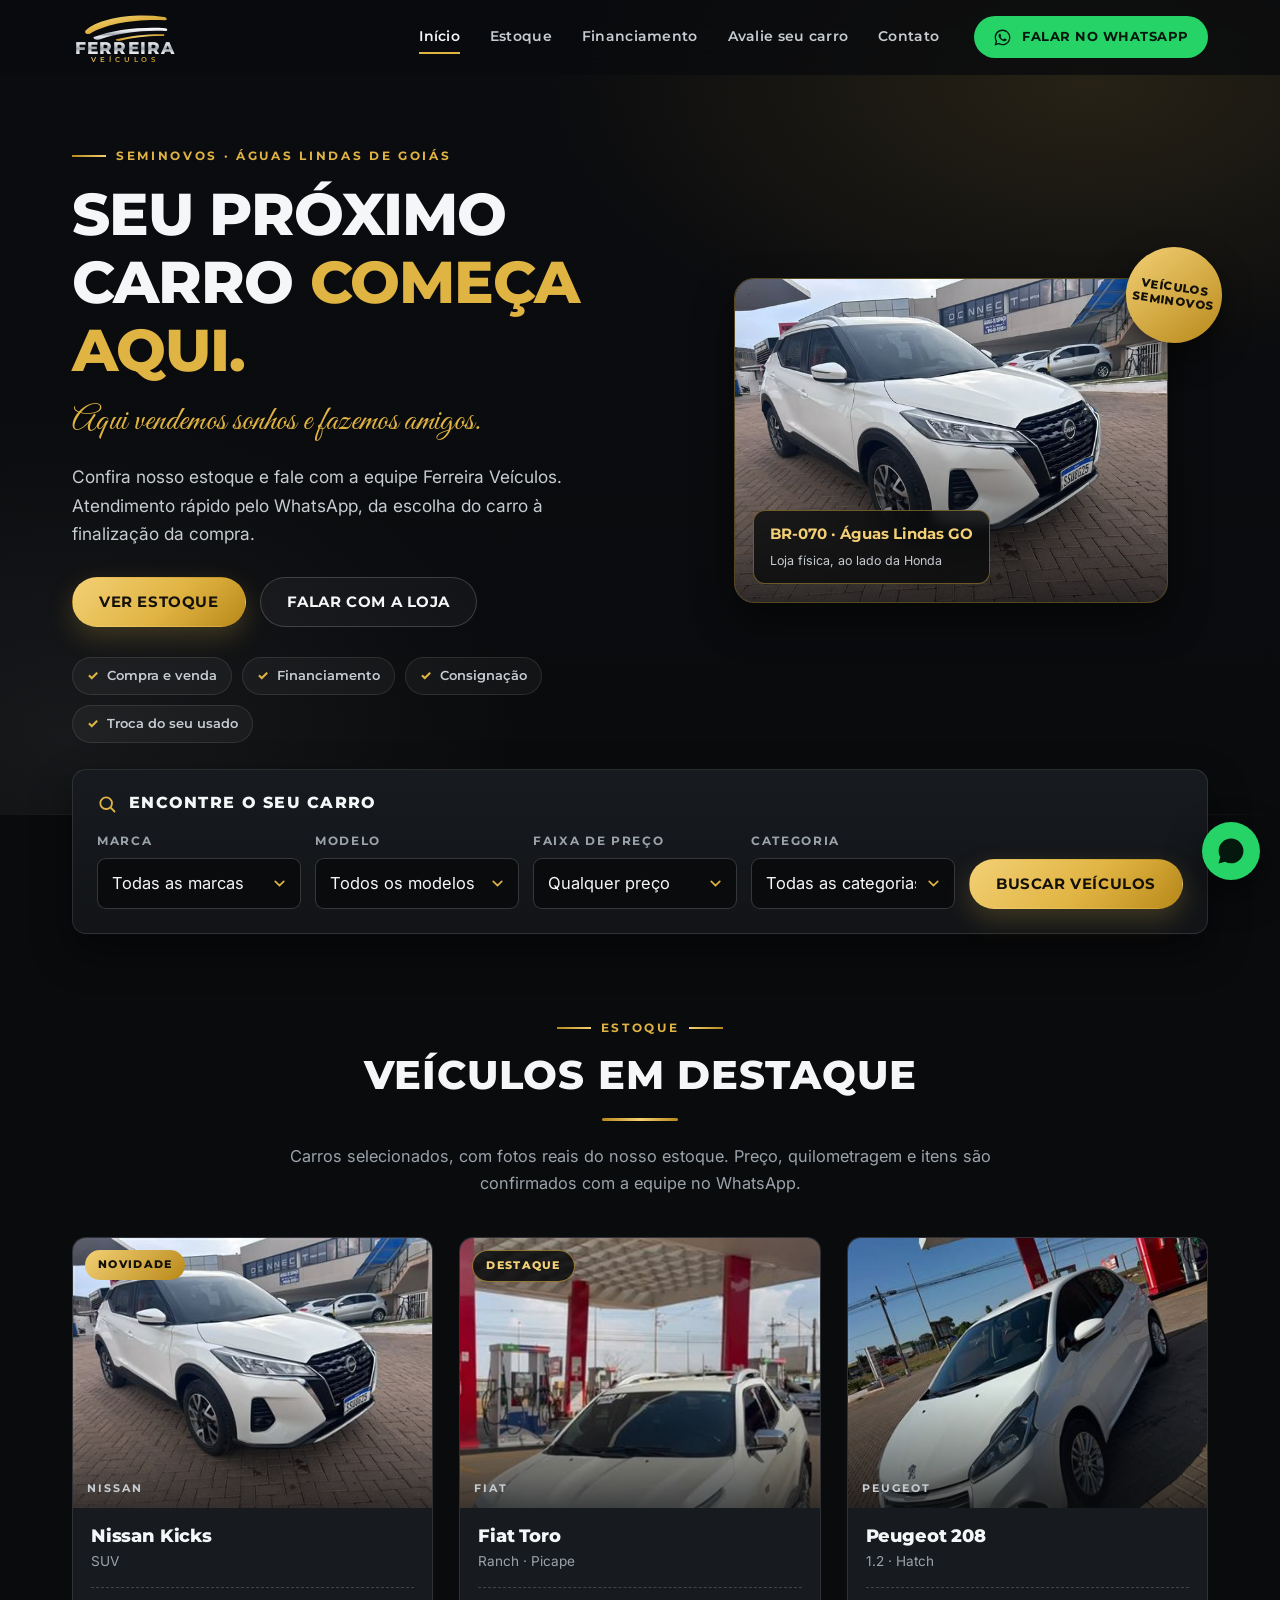
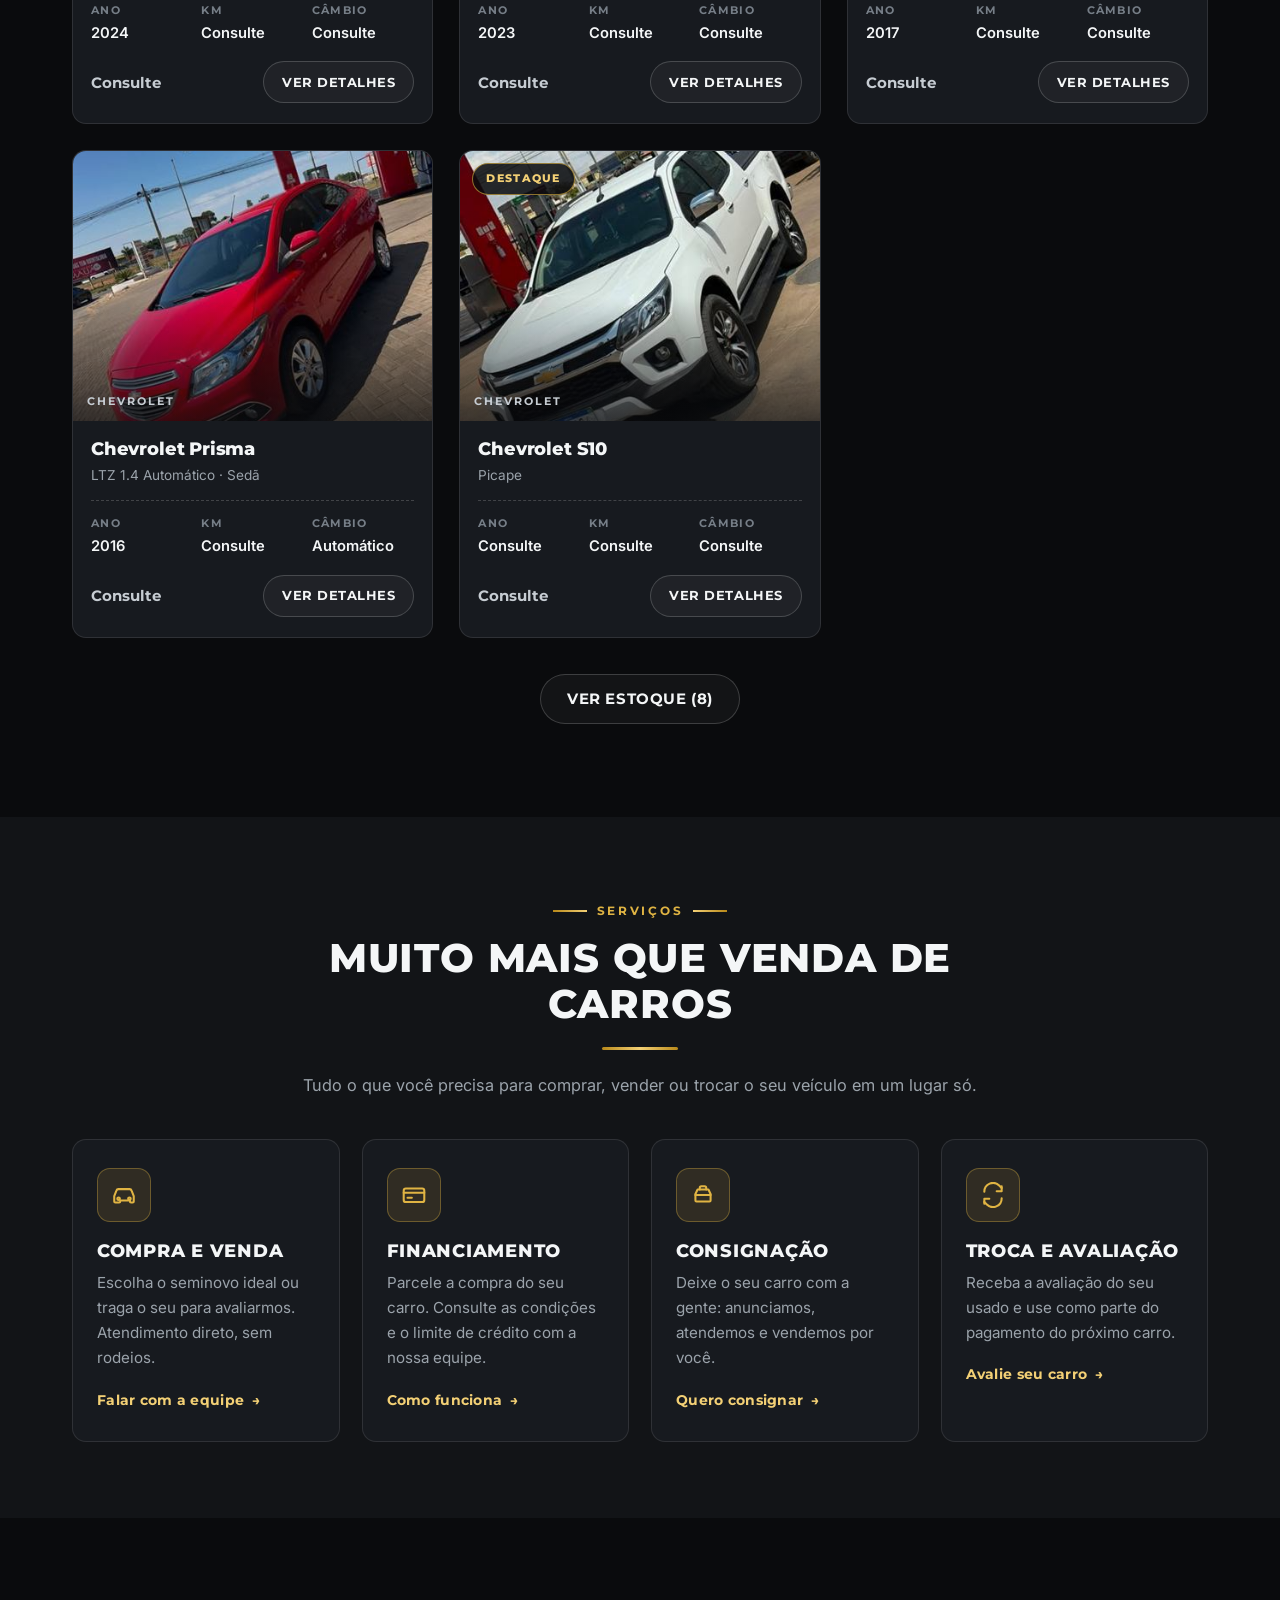
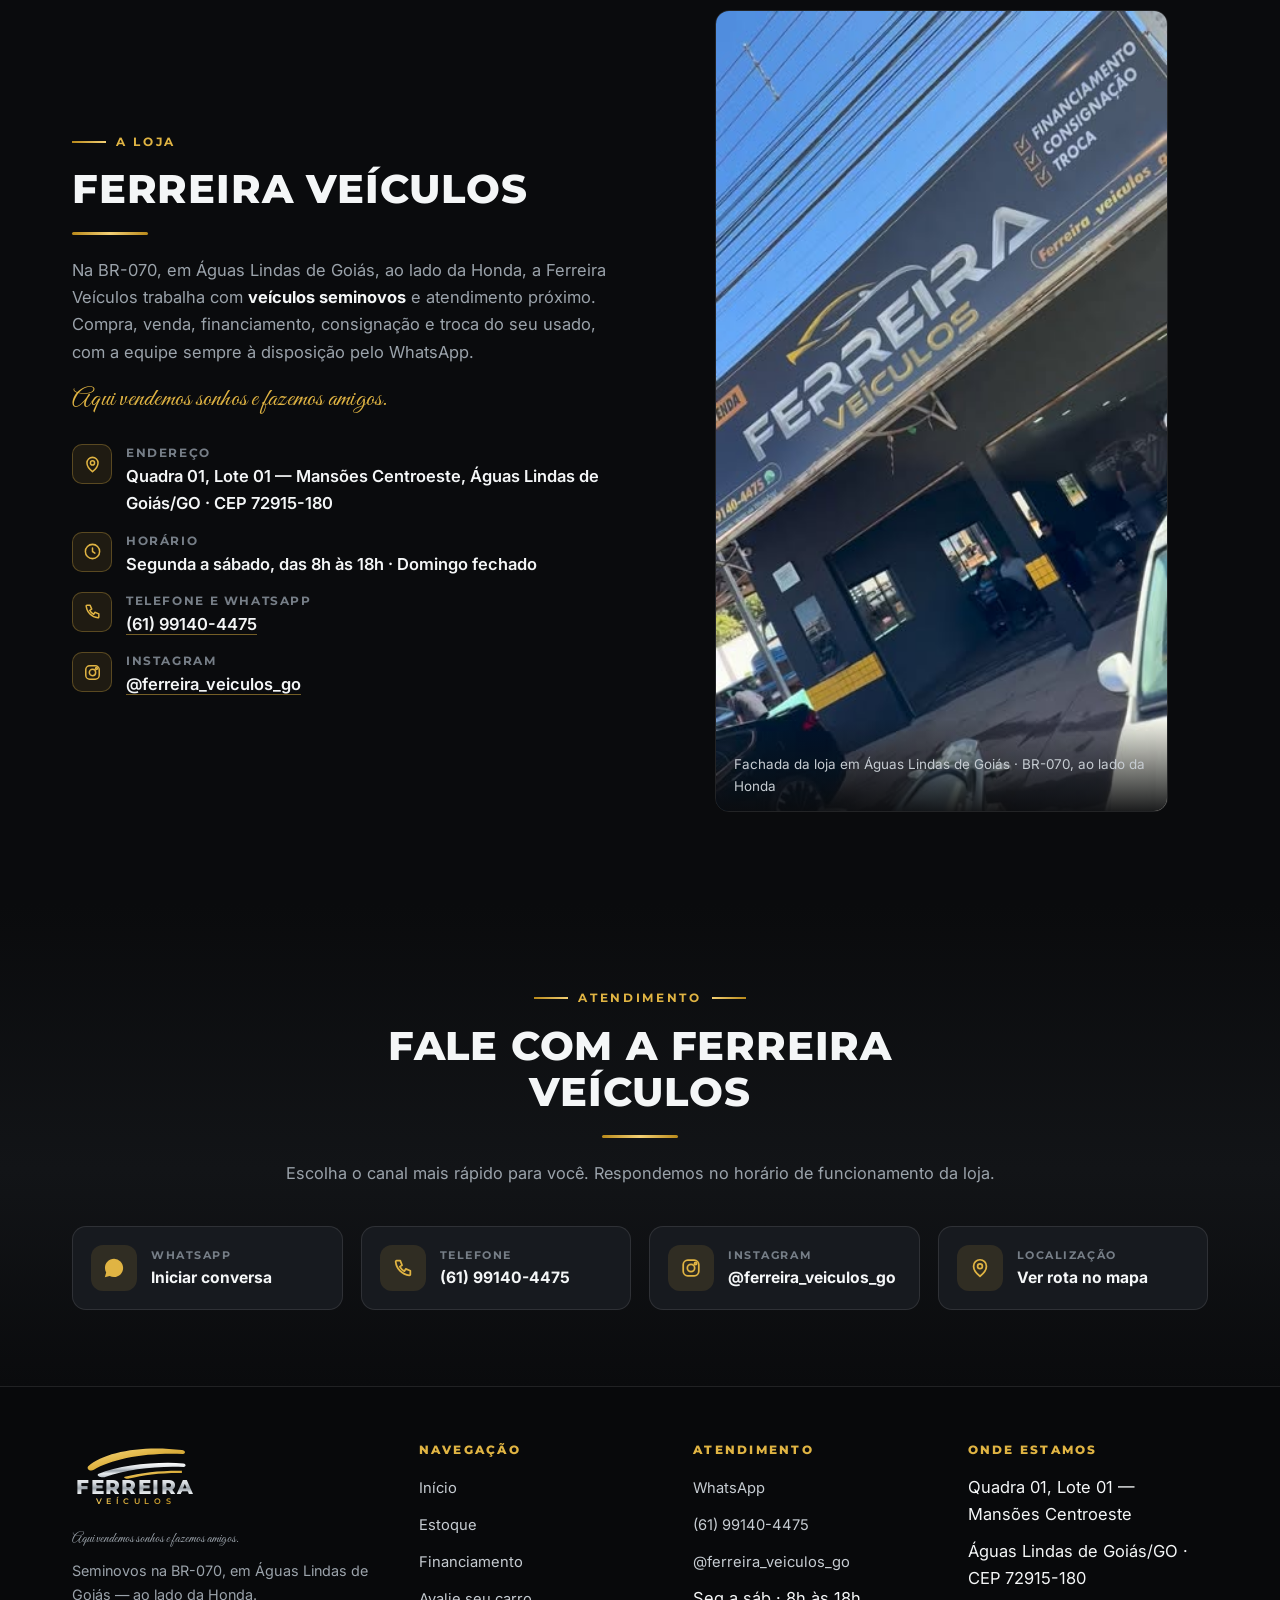
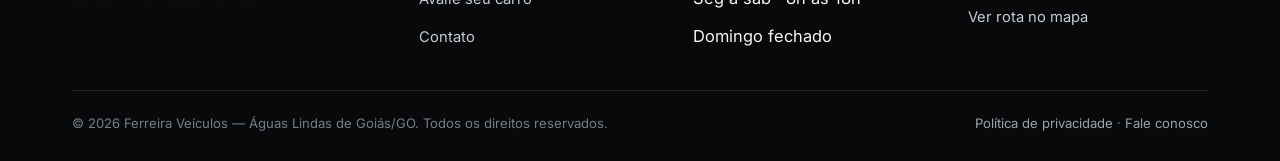
==== index.html @ c5614d42 "Site institucional da Ferreira Veiculos - estoque, detalhe de veiculos, WhatsApp, financiamento e av" ====
<!DOCTYPE html>
<html lang="pt-BR">
<head>
  <meta charset="utf-8">
  <meta name="viewport" content="width=device-width, initial-scale=1">
  <title>Ferreira Veículos | Seminovos em Águas Lindas de Goiás</title>
  <meta name="description" content="Seu próximo carro começa aqui. Confira os seminovos da Ferreira Veículos em Águas Lindas de Goiás, na BR-070, e fale com a equipe pelo WhatsApp.">
  <meta name="theme-color" content="#0A0B0D">
  <link rel="icon" href="img/favicon.svg" type="image/svg+xml">
  <meta property="og:type" content="website">
  <meta property="og:locale" content="pt_BR">
  <meta property="og:site_name" content="Ferreira Veículos">
  <meta property="og:title" content="Ferreira Veículos | Seminovos em Águas Lindas de Goiás">
  <meta property="og:description" content="Estoque de seminovos, financiamento, consignação e troca. Fale com a Ferreira Veículos pelo WhatsApp.">
  <meta property="og:image" content="img/veiculos/nissan-kicks-2024.jpg">
  <link rel="preconnect" href="https://fonts.googleapis.com">
  <link rel="preconnect" href="https://fonts.gstatic.com" crossorigin>
  <link href="https://fonts.googleapis.com/css2?family=Great+Vibes&family=Inter:wght@400;500;600&family=Montserrat:wght@600;700;800&display=swap" rel="stylesheet">
  <link rel="stylesheet" href="css/styles.css">
</head>
<body>
  <a class="skip-link" href="#conteudo">Pular para o conteúdo</a>

  <header class="site-header">
    <div class="container header-inner">
      <a class="logo" href="index.html" aria-label="Ferreira Veículos — início">
        <svg viewBox="0 0 360 176" xmlns="http://www.w3.org/2000/svg" role="img" aria-hidden="true" focusable="false">
          <defs>
            <linearGradient id="prata" x1="0" y1="0" x2="0" y2="1">
              <stop offset="0%" stop-color="#FFFFFF"/><stop offset="35%" stop-color="#D7DCE1"/>
              <stop offset="55%" stop-color="#9BA3AB"/><stop offset="75%" stop-color="#E8ECEF"/>
              <stop offset="100%" stop-color="#B9C0C7"/>
            </linearGradient>
            <linearGradient id="ouro" x1="0" y1="0" x2="1" y2="1">
              <stop offset="0%" stop-color="#F7DC86"/><stop offset="45%" stop-color="#E0B443"/>
              <stop offset="100%" stop-color="#B8891A"/>
            </linearGradient>
            <linearGradient id="ouroFina" x1="0" y1="0" x2="1" y2="0">
              <stop offset="0%" stop-color="#C99A22"/><stop offset="50%" stop-color="#F3D075"/>
              <stop offset="100%" stop-color="#C99A22"/>
            </linearGradient>
          </defs>
          <path fill="url(#ouro)" d="M46 66 C 92 24, 204 6, 312 20 C 322 21.5, 324 30, 315 31 C 214 26, 112 44, 62 76 C 52 82, 40 74, 46 66 Z"/>
          <path fill="url(#prata)" d="M74 88 C 138 62, 244 52, 316 58 C 324 58.7, 325 67, 317 68 C 246 64, 156 74, 96 96 C 86 100, 68 95, 74 88 Z"/>
          <path fill="url(#ouroFina)" d="M150 96 C 196 84, 258 78, 312 79 L 312 85 C 258 84, 204 90, 162 101 C 154 103, 144 99, 150 96 Z"/>
          <text x="180" y="146" text-anchor="middle" font-family="Montserrat, 'Arial Black', Arial, sans-serif" font-size="58" font-weight="800" letter-spacing="4" fill="url(#prata)">FERREIRA</text>
          <text x="180" y="172" text-anchor="middle" font-family="Montserrat, Arial, sans-serif" font-size="24" font-weight="600" letter-spacing="13" fill="url(#ouro)">VEÍCULOS</text>
        </svg>
      </a>

      <nav class="nav" aria-label="Navegação principal">
        <a href="index.html" class="ativo" aria-current="page">Início</a>
        <a href="estoque.html">Estoque</a>
        <a href="financiamento.html">Financiamento</a>
        <a href="avalie.html">Avalie seu carro</a>
        <a href="contato.html">Contato</a>
      </nav>

      <a class="btn btn-whats btn-sm header-acao" data-whats="geral" href="#">
        <svg viewBox="0 0 24 24" fill="currentColor" aria-hidden="true"><path d="M12.04 2C6.58 2 2.13 6.45 2.13 11.91c0 1.75.46 3.46 1.32 4.96L2 22l5.25-1.38a9.9 9.9 0 0 0 4.79 1.22h.01c5.46 0 9.91-4.45 9.91-9.91 0-2.65-1.03-5.14-2.9-7.01A9.82 9.82 0 0 0 12.04 2zm0 18.15c-1.48 0-2.93-.4-4.2-1.15l-.3-.18-3.12.82.83-3.04-.2-.31a8.21 8.21 0 0 1-1.26-4.38c0-4.54 3.7-8.23 8.25-8.23 2.2 0 4.27.86 5.83 2.41a8.19 8.19 0 0 1 2.41 5.83c0 4.54-3.7 8.23-8.24 8.23zm4.52-6.16c-.25-.12-1.47-.72-1.69-.81-.23-.08-.39-.12-.56.13-.16.24-.64.8-.78.97-.14.16-.29.18-.54.06-.25-.12-1.05-.39-1.99-1.23-.74-.66-1.23-1.47-1.38-1.72-.14-.25-.01-.38.11-.5.11-.11.25-.29.37-.43.13-.15.17-.25.25-.41.08-.17.04-.31-.02-.43-.06-.12-.56-1.34-.76-1.84-.2-.48-.4-.42-.56-.43h-.47c-.17 0-.43.06-.66.31-.22.25-.86.85-.86 2.07s.89 2.4 1.01 2.56c.12.17 1.75 2.67 4.23 3.74.59.26 1.05.41 1.41.52.59.19 1.13.16 1.56.1.48-.07 1.47-.6 1.68-1.18.21-.58.21-1.07.14-1.18-.06-.11-.22-.17-.47-.29z"/></svg>
        Falar no WhatsApp
      </a>

      <button class="menu-toggle" type="button" aria-expanded="false" aria-controls="menu-mobile" aria-label="Abrir o menu de navegação">
        <span></span>
      </button>
    </div>
  </header>

  <div class="mobile-nav" id="menu-mobile" data-aberto="false">
    <a href="index.html" aria-current="page">Início</a>
    <a href="estoque.html">Estoque</a>
    <a href="financiamento.html">Financiamento</a>
    <a href="avalie.html">Avalie seu carro</a>
    <a href="contato.html">Contato</a>
    <a class="btn btn-whats btn-block" data-whats="geral" href="#">Falar no WhatsApp</a>
  </div>

  <main id="conteudo">

    <!-- ============ Apresentação principal ============ -->
    <section class="hero">
      <div class="container hero-grid">
        <div class="hero-copy">
          <span class="eyebrow">Seminovos · Águas Lindas de Goiás</span>
          <h1>Seu próximo carro <span>começa aqui.</span></h1>
          <p class="script hero-script">Aqui vendemos sonhos e fazemos amigos.</p>
          <p class="hero-texto">Confira nosso estoque e fale com a equipe Ferreira Veículos. Atendimento rápido pelo WhatsApp, da escolha do carro à finalização da compra.</p>
          <div class="hero-acoes">
            <a class="btn btn-dourado" href="#busca">Ver estoque</a>
            <a class="btn btn-contorno" data-whats="geral" href="#">Falar com a loja</a>
          </div>
          <ul class="hero-confianca">
            <li>Compra e venda</li>
            <li>Financiamento</li>
            <li>Consignação</li>
            <li>Troca do seu usado</li>
          </ul>
        </div>

        <div class="hero-media">
          <div class="hero-selo">Veículos<br>seminovos</div>
          <figure class="hero-foto">
            <img src="img/veiculos/nissan-kicks-2024.jpg" alt="Nissan Kicks branco à venda na Ferreira Veículos, em Águas Lindas de Goiás" width="640" height="480" fetchpriority="high">
            <figcaption class="hero-etiqueta">
              <strong>BR-070 · Águas Lindas GO</strong>
              <span>Loja física, ao lado da Honda</span>
            </figcaption>
          </figure>
        </div>
      </div>
    </section>

    <!-- ============ Busca de veículos ============ -->
    <section class="busca" id="busca" aria-labelledby="titulo-busca">
      <div class="container">
        <form class="busca-card" id="form-busca">
          <h2 class="busca-titulo" id="titulo-busca">
            <svg viewBox="0 0 24 24" fill="none" stroke="currentColor" stroke-width="2.2" stroke-linecap="round" aria-hidden="true"><circle cx="11" cy="11" r="7"/><path d="M21 21l-4.3-4.3"/></svg>
            Encontre o seu carro
          </h2>
          <div class="busca-grid">
            <div class="campo">
              <label for="busca-marca">Marca</label>
              <select id="busca-marca" name="marca"></select>
            </div>
            <div class="campo">
              <label for="busca-modelo">Modelo</label>
              <select id="busca-modelo" name="modelo"></select>
            </div>
            <div class="campo">
              <label for="busca-preco">Faixa de preço</label>
              <select id="busca-preco" name="preco"></select>
            </div>
            <div class="campo">
              <label for="busca-categoria">Categoria</label>
              <select id="busca-categoria" name="categoria"></select>
            </div>
            <button class="btn btn-dourado" type="submit">Buscar veículos</button>
          </div>
        </form>
      </div>
    </section>

    <!-- ============ Veículos em destaque ============ -->
    <section class="secao" id="destaques" aria-labelledby="titulo-destaques">
      <div class="container">
        <div class="secao-head center reveal">
          <span class="eyebrow">Estoque</span>
          <h2 class="titulo-secao" id="titulo-destaques">Veículos em destaque</h2>
          <hr class="regua-dourada">
          <p class="sub-secao">Carros selecionados, com fotos reais do nosso estoque. Preço, quilometragem e itens são confirmados com a equipe no WhatsApp.</p>
        </div>

        <div class="grade-veiculos" id="grade-destaques"></div>

        <p style="text-align:center; margin-top:36px;">
          <a class="btn btn-contorno" href="estoque.html" id="ver-todos-estoque">Ver estoque</a>
        </p>
      </div>
    </section>

    <!-- ============ Serviços da loja ============ -->
    <section class="secao secao-fundo" id="servicos" aria-labelledby="titulo-servicos">
      <div class="container">
        <div class="secao-head center reveal">
          <span class="eyebrow">Serviços</span>
          <h2 class="titulo-secao" id="titulo-servicos">Muito mais que venda de carros</h2>
          <hr class="regua-dourada">
          <p class="sub-secao">Tudo o que você precisa para comprar, vender ou trocar o seu veículo em um lugar só.</p>
        </div>

        <div class="servicos">
          <article class="servico-card reveal">
            <div class="servico-icone">
              <svg viewBox="0 0 24 24" fill="none" stroke="currentColor" stroke-width="1.9" stroke-linecap="round" stroke-linejoin="round" aria-hidden="true"><path d="M3 13l2-5a2 2 0 0 1 1.9-1.4h10.2A2 2 0 0 1 19 8l2 5v5a1 1 0 0 1-1 1h-1.5a1 1 0 0 1-1-1v-1h-9v1a1 1 0 0 1-1 1H4a1 1 0 0 1-1-1z"/><circle cx="7" cy="15.5" r="1.2"/><circle cx="17" cy="15.5" r="1.2"/></svg>
            </div>
            <h3>Compra e venda</h3>
            <p>Escolha o seminovo ideal ou traga o seu para avaliarmos. Atendimento direto, sem rodeios.</p>
            <a class="link-dourado" data-whats="geral" href="#">Falar com a equipe</a>
          </article>

          <article class="servico-card reveal">
            <div class="servico-icone">
              <svg viewBox="0 0 24 24" fill="none" stroke="currentColor" stroke-width="1.9" stroke-linecap="round" stroke-linejoin="round" aria-hidden="true"><rect x="2.5" y="6" width="19" height="12.5" rx="2"/><path d="M2.5 10h19"/><path d="M6 14.5h4"/></svg>
            </div>
            <h3>Financiamento</h3>
            <p>Parcele a compra do seu carro. Consulte as condições e o limite de crédito com a nossa equipe.</p>
            <a class="link-dourado" href="financiamento.html">Como funciona</a>
          </article>

          <article class="servico-card reveal">
            <div class="servico-icone">
              <svg viewBox="0 0 24 24" fill="none" stroke="currentColor" stroke-width="1.9" stroke-linecap="round" stroke-linejoin="round" aria-hidden="true"><path d="M7 7h10l2 4v6a1 1 0 0 1-1 1H6a1 1 0 0 1-1-1v-6z"/><path d="M9 7V5.5A1.5 1.5 0 0 1 10.5 4h3A1.5 1.5 0 0 1 15 5.5V7"/><path d="M5 12h14"/></svg>
            </div>
            <h3>Consignação</h3>
            <p>Deixe o seu carro com a gente: anunciamos, atendemos e vendemos por você.</p>
            <a class="link-dourado" data-whats="geral" href="#">Quero consignar</a>
          </article>

          <article class="servico-card reveal">
            <div class="servico-icone">
              <svg viewBox="0 0 24 24" fill="none" stroke="currentColor" stroke-width="1.9" stroke-linecap="round" stroke-linejoin="round" aria-hidden="true"><path d="M4 9a8 8 0 0 1 13.7-5.7l2.3 2.3"/><path d="M20 15a8 8 0 0 1-13.7 5.7L4 18.4"/><path d="M20 4v4.6h-4.6M4 20v-4.6h4.6"/></svg>
            </div>
            <h3>Troca e avaliação</h3>
            <p>Receba a avaliação do seu usado e use como parte do pagamento do próximo carro.</p>
            <a class="link-dourado" href="avalie.html">Avalie seu carro</a>
          </article>
        </div>
      </div>
    </section>

    <!-- ============ Confiança e atendimento ============ -->
    <section class="secao" id="sobre" aria-labelledby="titulo-sobre">
      <div class="container sobre-grid">
        <div class="reveal">
          <span class="eyebrow">A loja</span>
          <h2 class="titulo-secao" id="titulo-sobre">Ferreira Veículos</h2>
          <hr class="regua-dourada">
          <p class="texto-suave">Na BR-070, em Águas Lindas de Goiás, ao lado da Honda, a Ferreira Veículos trabalha com <strong style="color:var(--branco)">veículos seminovos</strong> e atendimento próximo. Compra, venda, financiamento, consignação e troca do seu usado, com a equipe sempre à disposição pelo WhatsApp.</p>
          <p class="script" style="font-size:1.6rem;">Aqui vendemos sonhos e fazemos amigos.</p>

          <ul class="lista-info">
            <li>
              <span class="ic"><svg viewBox="0 0 24 24" fill="none" stroke="currentColor" stroke-width="1.9" stroke-linecap="round" stroke-linejoin="round" aria-hidden="true"><path d="M12 21s7-5.6 7-11a7 7 0 1 0-14 0c0 5.4 7 11 7 11z"/><circle cx="12" cy="10" r="2.6"/></svg></span>
              <span>
                <span class="rt">Endereço</span>
                <span class="vl">Quadra 01, Lote 01 — Mansões Centroeste, Águas Lindas de Goiás/GO · CEP 72915-180</span>
              </span>
            </li>
            <li>
              <span class="ic"><svg viewBox="0 0 24 24" fill="none" stroke="currentColor" stroke-width="1.9" stroke-linecap="round" stroke-linejoin="round" aria-hidden="true"><circle cx="12" cy="12" r="9"/><path d="M12 7.5V12l3 2"/></svg></span>
              <span>
                <span class="rt">Horário</span>
                <span class="vl">Segunda a sábado, das 8h às 18h · Domingo fechado</span>
              </span>
            </li>
            <li>
              <span class="ic"><svg viewBox="0 0 24 24" fill="none" stroke="currentColor" stroke-width="1.9" stroke-linecap="round" stroke-linejoin="round" aria-hidden="true"><path d="M5 4h4l2 5-2.5 1.5a12 12 0 0 0 5 5L15 13l5 2v4a1 1 0 0 1-1.1 1A16.5 16.5 0 0 1 4 5.1 1 1 0 0 1 5 4z"/></svg></span>
              <span>
                <span class="rt">Telefone e WhatsApp</span>
                <span class="vl"><a data-tel href="#">(61) 99140-4475</a></span>
              </span>
            </li>
            <li>
              <span class="ic"><svg viewBox="0 0 24 24" fill="none" stroke="currentColor" stroke-width="1.9" stroke-linecap="round" stroke-linejoin="round" aria-hidden="true"><rect x="3.5" y="3.5" width="17" height="17" rx="5"/><circle cx="12" cy="12" r="4"/><circle cx="17" cy="7" r="1.2"/></svg></span>
              <span>
                <span class="rt">Instagram</span>
                <span class="vl"><a data-instagram href="#">@ferreira_veiculos_go</a></span>
              </span>
            </li>
          </ul>
        </div>

        <figure class="sobre-foto reveal">
          <img src="img/loja/fachada.jpg" alt="Fachada da loja Ferreira Veículos, com os serviços de financiamento, consignação e troca" width="640" height="853" loading="lazy">
          <figcaption>Fachada da loja em Águas Lindas de Goiás · BR-070, ao lado da Honda</figcaption>
        </figure>
      </div>
    </section>

    <!-- ============ Atalhos de atendimento ============ -->
    <section class="secao secao-fundo-2" aria-labelledby="titulo-atendimento">
      <div class="container">
        <div class="secao-head center reveal">
          <span class="eyebrow">Atendimento</span>
          <h2 class="titulo-secao" id="titulo-atendimento">Fale com a Ferreira Veículos</h2>
          <hr class="regua-dourada">
          <p class="sub-secao">Escolha o canal mais rápido para você. Respondemos no horário de funcionamento da loja.</p>
        </div>

        <div class="canais">
          <a class="canal reveal" data-whats="geral" href="#">
            <span class="ic"><svg viewBox="0 0 24 24" fill="currentColor" aria-hidden="true"><path d="M12.04 2C6.58 2 2.13 6.45 2.13 11.91c0 1.75.46 3.46 1.32 4.96L2 22l5.25-1.38a9.9 9.9 0 0 0 4.79 1.22h.01c5.46 0 9.91-4.45 9.91-9.91 0-2.65-1.03-5.14-2.9-7.01A9.82 9.82 0 0 0 12.04 2zm4.52 12c-.25-.12-1.47-.72-1.69-.81-.23-.08-.39-.12-.56.13-.16.24-.64.8-.78.97-.14.16-.29.18-.54.06-.25-.12-1.05-.39-1.99-1.23-.74-.66-1.23-1.47-1.38-1.72-.14-.25-.01-.38.11-.5.11-.11.25-.29.37-.43.13-.15.17-.25.25-.41.08-.17.04-.31-.02-.43-.06-.12-.56-1.34-.76-1.84-.2-.48-.4-.42-.56-.43h-.47c-.17 0-.43.06-.66.31-.22.25-.86.85-.86 2.07s.89 2.4 1.01 2.56c.12.17 1.75 2.67 4.23 3.74.59.26 1.05.41 1.41.52.59.19 1.13.16 1.56.1.48-.07 1.47-.6 1.68-1.18.21-.58.21-1.07.14-1.18-.06-.11-.22-.17-.47-.29z"/></svg></span>
            <span><span class="rt">WhatsApp</span><span class="vl">Iniciar conversa</span></span>
          </a>

          <a class="canal reveal" data-tel href="#">
            <span class="ic"><svg viewBox="0 0 24 24" fill="none" stroke="currentColor" stroke-width="1.9" stroke-linecap="round" stroke-linejoin="round" aria-hidden="true"><path d="M5 4h4l2 5-2.5 1.5a12 12 0 0 0 5 5L15 13l5 2v4a1 1 0 0 1-1.1 1A16.5 16.5 0 0 1 4 5.1 1 1 0 0 1 5 4z"/></svg></span>
            <span><span class="rt">Telefone</span><span class="vl">(61) 99140-4475</span></span>
          </a>

          <a class="canal reveal" data-instagram href="#">
            <span class="ic"><svg viewBox="0 0 24 24" fill="none" stroke="currentColor" stroke-width="1.9" stroke-linecap="round" stroke-linejoin="round" aria-hidden="true"><rect x="3.5" y="3.5" width="17" height="17" rx="5"/><circle cx="12" cy="12" r="4"/><circle cx="17" cy="7" r="1.2"/></svg></span>
            <span><span class="rt">Instagram</span><span class="vl">@ferreira_veiculos_go</span></span>
          </a>

          <a class="canal reveal" data-mapa href="#">
            <span class="ic"><svg viewBox="0 0 24 24" fill="none" stroke="currentColor" stroke-width="1.9" stroke-linecap="round" stroke-linejoin="round" aria-hidden="true"><path d="M12 21s7-5.6 7-11a7 7 0 1 0-14 0c0 5.4 7 11 7 11z"/><circle cx="12" cy="10" r="2.6"/></svg></span>
            <span><span class="rt">Localização</span><span class="vl">Ver rota no mapa</span></span>
          </a>
        </div>
      </div>
    </section>

  </main>

  <!-- ============ Rodapé ============ -->
  <footer class="rodape">
    <div class="container">
      <div class="rodape-grid">
        <div>
          <a class="logo" href="index.html" aria-label="Ferreira Veículos — início">
            <svg viewBox="0 0 360 176" xmlns="http://www.w3.org/2000/svg" role="img" aria-hidden="true" focusable="false">
              <defs>
                <linearGradient id="prataR" x1="0" y1="0" x2="0" y2="1">
                  <stop offset="0%" stop-color="#FFFFFF"/><stop offset="35%" stop-color="#D7DCE1"/>
                  <stop offset="55%" stop-color="#9BA3AB"/><stop offset="75%" stop-color="#E8ECEF"/>
                  <stop offset="100%" stop-color="#B9C0C7"/>
                </linearGradient>
                <linearGradient id="ouroR" x1="0" y1="0" x2="1" y2="1">
                  <stop offset="0%" stop-color="#F7DC86"/><stop offset="45%" stop-color="#E0B443"/>
                  <stop offset="100%" stop-color="#B8891A"/>
                </linearGradient>
              </defs>
              <path fill="url(#ouroR)" d="M46 66 C 92 24, 204 6, 312 20 C 322 21.5, 324 30, 315 31 C 214 26, 112 44, 62 76 C 52 82, 40 74, 46 66 Z"/>
              <path fill="url(#prataR)" d="M74 88 C 138 62, 244 52, 316 58 C 324 58.7, 325 67, 317 68 C 246 64, 156 74, 96 96 C 86 100, 68 95, 74 88 Z"/>
              <path fill="url(#ouroR)" d="M150 96 C 196 84, 258 78, 312 79 L 312 85 C 258 84, 204 90, 162 101 C 154 103, 144 99, 150 96 Z"/>
              <text x="180" y="146" text-anchor="middle" font-family="Montserrat, 'Arial Black', Arial, sans-serif" font-size="58" font-weight="800" letter-spacing="4" fill="url(#prataR)">FERREIRA</text>
              <text x="180" y="172" text-anchor="middle" font-family="Montserrat, Arial, sans-serif" font-size="24" font-weight="600" letter-spacing="13" fill="url(#ouroR)">VEÍCULOS</text>
            </svg>
          </a>
          <p class="rodape-slogan">Aqui vendemos sonhos e fazemos amigos.</p>
          <p>Seminovos na BR-070, em Águas Lindas de Goiás — ao lado da Honda.</p>
        </div>

        <div>
          <h4>Navegação</h4>
          <ul>
            <li><a href="index.html">Início</a></li>
            <li><a href="estoque.html">Estoque</a></li>
            <li><a href="financiamento.html">Financiamento</a></li>
            <li><a href="avalie.html">Avalie seu carro</a></li>
            <li><a href="contato.html">Contato</a></li>
          </ul>
        </div>

        <div>
          <h4>Atendimento</h4>
          <ul>
            <li><a data-whats="geral" href="#">WhatsApp</a></li>
            <li><a data-tel href="#">(61) 99140-4475</a></li>
            <li><a data-instagram href="#">@ferreira_veiculos_go</a></li>
            <li>Seg a sáb · 8h às 18h</li>
            <li>Domingo fechado</li>
          </ul>
        </div>

        <div>
          <h4>Onde estamos</h4>
          <ul>
            <li>Quadra 01, Lote 01 — Mansões Centroeste</li>
            <li>Águas Lindas de Goiás/GO · CEP 72915-180</li>
            <li><a data-mapa href="#">Ver rota no mapa</a></li>
          </ul>
        </div>
      </div>

      <div class="rodape-legal">
        <span>© <span data-ano>2026</span> Ferreira Veículos — Águas Lindas de Goiás/GO. Todos os direitos reservados.</span>
        <span><a href="privacidade.html">Política de privacidade</a> · <a href="contato.html">Fale conosco</a></span>
      </div>
    </div>
  </footer>

  <a class="whats-flutuante" data-whats="geral" href="#" aria-label="Falar com a Ferreira Veículos no WhatsApp">
    <span class="dica" aria-hidden="true">Fale com a gente</span>
    <svg viewBox="0 0 24 24" fill="currentColor" aria-hidden="true"><path d="M12.04 2C6.58 2 2.13 6.45 2.13 11.91c0 1.75.46 3.46 1.32 4.96L2 22l5.25-1.38a9.9 9.9 0 0 0 4.79 1.22h.01c5.46 0 9.91-4.45 9.91-9.91 0-2.65-1.03-5.14-2.9-7.01A9.82 9.82 0 0 0 12.04 2zm4.52 12c-.25-.12-1.47-.72-1.69-.81-.23-.08-.39-.12-.56.13-.16.24-.64.8-.78.97-.14.16-.29.18-.54.06-.25-.12-1.05-.39-1.99-1.23-.74-.66-1.23-1.47-1.38-1.72-.14-.25-.01-.38.11-.5.11-.11.25-.29.37-.43.13-.15.17-.25.25-.41.08-.17.04-.31-.02-.43-.06-.12-.56-1.34-.76-1.84-.2-.48-.4-.42-.56-.43h-.47c-.17 0-.43.06-.66.31-.22.25-.86.85-.86 2.07s.89 2.4 1.01 2.56c.12.17 1.75 2.67 4.23 3.74.59.26 1.05.41 1.41.52.59.19 1.13.16 1.56.1.48-.07 1.47-.6 1.68-1.18.21-.58.21-1.07.14-1.18-.06-.11-.22-.17-.47-.29z"/></svg>
  </a>

  <script src="js/dados.js"></script>
  <script src="js/main.js"></script>
  <script src="js/busca.js"></script>
</body>
</html>
---- css/styles.css ----
/* ==========================================================================
   Ferreira Veículos — identidade e layout responsivo
   Fundo grafite/preto · destaque dourado · prata e branco como apoio
   ========================================================================== */

:root {
  --preto: #0A0B0D;
  --grafite: #121417;
  --grafite-2: #171A1F;
  --grafite-3: #1E222A;
  --linha: rgba(255, 255, 255, .10);
  --linha-forte: rgba(255, 255, 255, .18);

  --branco: #F4F6F7;
  --prata: #C6CCD2;
  --cinza: #9BA3AB;
  --cinza-2: #767E87;

  --dourado: #E0B443;
  --dourado-claro: #F3D075;
  --dourado-escuro: #B8891A;
  --verde: #25D366;
  --verde-escuro: #128C4A;

  --fonte: 'Inter', system-ui, -apple-system, 'Segoe UI', Roboto, Arial, sans-serif;
  --fonte-titulo: 'Montserrat', 'Inter', system-ui, Arial, sans-serif;
  --fonte-script: 'Great Vibes', cursive;

  --raio: 14px;
  --raio-pequeno: 9px;
  --container: 1180px;
  --header-h: 74px;
  --sombra: 0 18px 40px rgba(0, 0, 0, .45);
}

/* ---------- Reset ---------- */
*, *::before, *::after { box-sizing: border-box; }
html { scroll-behavior: smooth; -webkit-text-size-adjust: 100%; }
body {
  margin: 0;
  background: var(--preto);
  color: var(--branco);
  font-family: var(--fonte);
  font-size: 16.5px;
  line-height: 1.65;
  -webkit-font-smoothing: antialiased;
  overflow-x: hidden;
}
img, svg { max-width: 100%; display: block; }
a { color: inherit; }
button, input, select, textarea { font: inherit; color: inherit; }

h1, h2, h3, h4 {
  font-family: var(--fonte-titulo);
  line-height: 1.15;
  margin: 0 0 .5em;
  font-weight: 800;
  letter-spacing: -.01em;
}
p { margin: 0 0 1em; }

:focus-visible {
  outline: 3px solid var(--dourado);
  outline-offset: 3px;
  border-radius: 4px;
}

.sr-only, .skip-link {
  position: absolute; width: 1px; height: 1px; padding: 0; margin: -1px;
  overflow: hidden; clip: rect(0 0 0 0); white-space: nowrap; border: 0;
}
.skip-link:focus {
  position: fixed; top: 10px; left: 10px; width: auto; height: auto;
  clip: auto; margin: 0; padding: 10px 18px; background: var(--dourado);
  color: #10110D; font-weight: 700; border-radius: 8px; z-index: 200;
}

/* ---------- Utilitários ---------- */
.container { width: 100%; max-width: var(--container); margin: 0 auto; padding: 0 22px; }
.secao { padding: 76px 0; }
.secao-fundo { background: var(--grafite); }
.secao-fundo-2 { background: linear-gradient(180deg, var(--preto), var(--grafite) 55%, var(--preto)); }

.secao-head { max-width: 720px; margin-bottom: 40px; }
.secao-head.center { margin-left: auto; margin-right: auto; text-align: center; }
.eyebrow {
  display: inline-flex; align-items: center; gap: 10px;
  font-family: var(--fonte-titulo); font-size: .76rem; font-weight: 700;
  letter-spacing: .22em; text-transform: uppercase; color: var(--dourado);
  margin-bottom: 14px;
}
.eyebrow::before {
  content: ""; width: 34px; height: 2px; background: linear-gradient(90deg, var(--dourado-escuro), var(--dourado-claro));
}
.secao-head.center .eyebrow::after {
  content: ""; width: 34px; height: 2px; background: linear-gradient(90deg, var(--dourado-claro), var(--dourado-escuro));
}
h2.titulo-secao { font-size: clamp(1.7rem, 3.4vw, 2.5rem); text-transform: uppercase; letter-spacing: .02em; }
.sub-secao { color: var(--cinza); font-size: 1.02rem; margin: 0; }
.texto-suave { color: var(--cinza); }
.script {
  font-family: var(--fonte-script); font-weight: 400; color: var(--dourado);
  letter-spacing: .01em; line-height: 1.4;
}
.regua-dourada {
  width: 76px; height: 3px; border: 0; border-radius: 3px; margin: 18px 0 22px;
  background: linear-gradient(90deg, var(--dourado-escuro), var(--dourado-claro), var(--dourado-escuro));
}
.center .regua-dourada, .regua-centro { margin-left: auto; margin-right: auto; }

/* ---------- Botões ---------- */
.btn {
  display: inline-flex; align-items: center; justify-content: center; gap: 10px;
  min-height: 48px; padding: 12px 26px; border: 1px solid transparent;
  border-radius: 999px; font-family: var(--fonte-titulo); font-weight: 700;
  font-size: .93rem; letter-spacing: .04em; text-transform: uppercase;
  text-decoration: none; cursor: pointer; transition: .25s ease;
}
.btn svg { width: 19px; height: 19px; flex: none; }
.btn-dourado { background: linear-gradient(135deg, var(--dourado-claro), var(--dourado) 55%, var(--dourado-escuro)); color: #14110A; box-shadow: 0 10px 26px rgba(224, 180, 67, .22); }
.btn-dourado:hover { transform: translateY(-2px); box-shadow: 0 16px 34px rgba(224, 180, 67, .32); }
.btn-contorno { border-color: var(--linha-forte); color: var(--branco); background: rgba(255, 255, 255, .04); }
.btn-contorno:hover { border-color: var(--dourado); color: var(--dourado-claro); transform: translateY(-2px); }
.btn-whats { background: var(--verde); color: #04180D; }
.btn-whats:hover { background: #2FE877; transform: translateY(-2px); box-shadow: 0 14px 30px rgba(37, 211, 102, .25); }
.btn-sm { min-height: 42px; padding: 9px 18px; font-size: .82rem; }
.btn-block { width: 100%; }

.link-dourado {
  display: inline-flex; align-items: center; gap: 8px;
  color: var(--dourado-claro); font-family: var(--fonte-titulo); font-weight: 700;
  font-size: .9rem; text-decoration: none; letter-spacing: .02em;
}
.link-dourado::after { content: "→"; transition: transform .25s; }
.link-dourado:hover::after { transform: translateX(5px); }

/* ---------- Cabeçalho ---------- */
.site-header {
  position: fixed; inset: 0 0 auto; z-index: 120;
  background: rgba(10, 11, 13, .78); backdrop-filter: blur(14px);
  border-bottom: 1px solid transparent; transition: .3s ease;
}
.site-header.rolado { background: rgba(10, 11, 13, .96); border-bottom-color: var(--linha); box-shadow: 0 10px 30px rgba(0, 0, 0, .5); }
.header-inner { display: flex; align-items: center; gap: 22px; height: var(--header-h); }
.logo { display: inline-flex; align-items: center; text-decoration: none; flex: none; }
.logo svg { height: 52px; width: auto; }
.nav { display: flex; align-items: center; gap: 4px; margin-left: auto; }
.nav a {
  position: relative; padding: 10px 13px; text-decoration: none; color: var(--prata);
  font-family: var(--fonte-titulo); font-size: .88rem; font-weight: 600; letter-spacing: .02em;
  border-radius: 8px; transition: .2s;
}
.nav a::after {
  content: ""; position: absolute; left: 13px; right: 13px; bottom: 5px; height: 2px;
  background: var(--dourado); transform: scaleX(0); transform-origin: left; transition: .25s;
}
.nav a:hover, .nav a.ativo { color: var(--branco); }
.nav a:hover::after, .nav a.ativo::after { transform: scaleX(1); }
.header-acao { flex: none; }
.menu-toggle {
  display: none; width: 46px; height: 46px; border: 1px solid var(--linha-forte);
  background: rgba(255, 255, 255, .05); border-radius: 10px; cursor: pointer;
  align-items: center; justify-content: center; margin-left: auto;
}
.menu-toggle span { display: block; width: 20px; height: 2px; background: var(--branco); position: relative; transition: .25s; }
.menu-toggle span::before, .menu-toggle span::after {
  content: ""; position: absolute; left: 0; width: 20px; height: 2px; background: var(--branco); transition: .25s;
}
.menu-toggle span::before { top: -6px; }
.menu-toggle span::after { top: 6px; }
.menu-toggle[aria-expanded="true"] span { background: transparent; }
.menu-toggle[aria-expanded="true"] span::before { top: 0; transform: rotate(45deg); }
.menu-toggle[aria-expanded="true"] span::after { top: 0; transform: rotate(-45deg); }

.mobile-nav {
  display: none; position: fixed; top: var(--header-h); left: 0; right: 0; z-index: 119;
  background: var(--grafite); border-bottom: 1px solid var(--linha);
  padding: 14px 22px 24px; box-shadow: var(--sombra);
}
.mobile-nav[data-aberto="true"] { display: block; }
.mobile-nav a {
  display: block; padding: 14px 6px; text-decoration: none; color: var(--branco);
  font-family: var(--fonte-titulo); font-weight: 600; border-bottom: 1px solid var(--linha);
}
.mobile-nav a:last-of-type { border-bottom: 0; }
.mobile-nav .btn { margin-top: 16px; }

/* ---------- Hero ---------- */
.hero {
  position: relative; padding: calc(var(--header-h) + 64px) 0 72px;
  background:
    radial-gradient(900px 480px at 85% 10%, rgba(224, 180, 67, .13), transparent 60%),
    radial-gradient(700px 500px at 5% 90%, rgba(198, 204, 210, .07), transparent 65%),
    linear-gradient(180deg, #0B0C0F, var(--preto));
  overflow: hidden;
}
.hero::after {
  content: ""; position: absolute; left: 0; right: 0; bottom: 0; height: 1px;
  background: linear-gradient(90deg, transparent, rgba(224, 180, 67, .5), transparent);
}
.hero-grid { display: grid; grid-template-columns: 1.05fr .95fr; gap: 54px; align-items: center; }
.hero h1 {
  font-size: clamp(2.2rem, 5.2vw, 3.7rem); text-transform: uppercase; letter-spacing: -.015em;
  margin-bottom: 14px;
}
.hero h1 span { color: var(--dourado); }
.hero-script { font-size: clamp(1.5rem, 3vw, 2.1rem); margin-bottom: 18px; }
.hero-texto { color: var(--prata); font-size: 1.08rem; max-width: 520px; margin-bottom: 28px; }
.hero-acoes { display: flex; flex-wrap: wrap; gap: 14px; margin-bottom: 30px; }
.hero-confianca { display: flex; flex-wrap: wrap; gap: 10px; padding: 0; margin: 0; list-style: none; }
.hero-confianca li {
  display: inline-flex; align-items: center; gap: 8px; padding: 7px 14px;
  border: 1px solid var(--linha); border-radius: 999px; background: rgba(255, 255, 255, .04);
  font-size: .82rem; color: var(--prata); font-family: var(--fonte-titulo); font-weight: 600;
}
.hero-confianca li::before { content: "✓"; color: var(--dourado); font-weight: 800; }

.hero-media { position: relative; }
.hero-foto {
  position: relative; border-radius: 20px; overflow: hidden;
  border: 1px solid rgba(224, 180, 67, .35); box-shadow: var(--sombra);
  aspect-ratio: 4 / 3;
}
.hero-foto img { width: 100%; height: 100%; object-fit: cover; }
.hero-foto::after {
  content: ""; position: absolute; inset: 0;
  background: linear-gradient(180deg, transparent 45%, rgba(10, 11, 13, .78));
}
.hero-etiqueta {
  position: absolute; z-index: 2; left: 18px; bottom: 18px;
  background: rgba(10, 11, 13, .82); border: 1px solid rgba(224, 180, 67, .45);
  border-radius: 12px; padding: 10px 16px; backdrop-filter: blur(6px);
}
.hero-etiqueta strong { display: block; font-family: var(--fonte-titulo); font-size: .95rem; color: var(--dourado-claro); }
.hero-etiqueta span { font-size: .78rem; color: var(--prata); }
.hero-selo {
  position: absolute; z-index: 2; right: -14px; top: -14px; width: 96px; height: 96px;
  border-radius: 50%; display: grid; place-content: center; text-align: center;
  background: linear-gradient(135deg, var(--dourado-claro), var(--dourado-escuro));
  color: #14110A; font-family: var(--fonte-titulo); font-weight: 800; font-size: .72rem;
  line-height: 1.2; letter-spacing: .04em; text-transform: uppercase;
  box-shadow: 0 14px 30px rgba(0, 0, 0, .5); transform: rotate(8deg);
}

/* ---------- Busca de veículos ---------- */
.busca { margin-top: -46px; position: relative; z-index: 5; }
.busca-card {
  background: linear-gradient(180deg, var(--grafite-2), var(--grafite));
  border: 1px solid var(--linha); border-radius: var(--raio);
  padding: 24px; box-shadow: var(--sombra);
}
.busca-titulo {
  display: flex; align-items: center; gap: 12px; margin-bottom: 18px;
  font-family: var(--fonte-titulo); font-weight: 800; font-size: 1rem;
  text-transform: uppercase; letter-spacing: .08em;
}
.busca-titulo svg { width: 20px; height: 20px; color: var(--dourado); }
.busca-grid { display: grid; grid-template-columns: repeat(4, 1fr) auto; gap: 14px; align-items: end; }
.campo { display: flex; flex-direction: column; gap: 7px; min-width: 0; }
.campo label {
  font-family: var(--fonte-titulo); font-size: .74rem; font-weight: 700;
  letter-spacing: .14em; text-transform: uppercase; color: var(--cinza);
}
.campo select, .campo input, .campo textarea {
  width: 100%; min-height: 48px; padding: 11px 14px;
  background: var(--preto); border: 1px solid var(--linha-forte);
  border-radius: var(--raio-pequeno); color: var(--branco);
  transition: border-color .2s, box-shadow .2s;
}
.campo textarea { min-height: 132px; resize: vertical; line-height: 1.6; }
.campo select:hover, .campo input:hover, .campo textarea:hover { border-color: rgba(224, 180, 67, .5); }
.campo select:focus, .campo input:focus, .campo textarea:focus {
  outline: none; border-color: var(--dourado); box-shadow: 0 0 0 3px rgba(224, 180, 67, .22);
}
.campo select {
  appearance: none;
  background-image: url("data:image/svg+xml,%3Csvg xmlns='http://www.w3.org/2000/svg' viewBox='0 0 24 24' fill='none' stroke='%23E0B443' stroke-width='2.4' stroke-linecap='round'%3E%3Cpath d='M6 9l6 6 6-6'/%3E%3C/svg%3E");
  background-repeat: no-repeat; background-position: right 12px center; background-size: 17px;
  padding-right: 38px;
}
.campo small { color: var(--cinza-2); font-size: .78rem; }

/* ---------- Grade de veículos ---------- */
.grade-veiculos { display: grid; grid-template-columns: repeat(auto-fill, minmax(292px, 1fr)); gap: 26px; }
.card-veiculo {
  display: flex; flex-direction: column; background: var(--grafite-2);
  border: 1px solid var(--linha); border-radius: var(--raio); overflow: hidden;
  transition: transform .3s ease, border-color .3s ease, box-shadow .3s ease;
}
.card-veiculo:hover { transform: translateY(-6px); border-color: rgba(224, 180, 67, .55); box-shadow: var(--sombra); }
.card-foto { position: relative; aspect-ratio: 4 / 3; background: #000; overflow: hidden; }
.card-foto img { width: 100%; height: 100%; object-fit: cover; transition: transform .5s ease; }
.card-veiculo:hover .card-foto img { transform: scale(1.05); }
.card-foto::after {
  content: ""; position: absolute; inset: auto 0 0; height: 46%;
  background: linear-gradient(180deg, transparent, rgba(10, 11, 13, .72)); pointer-events: none;
}
.selo {
  position: absolute; z-index: 2; top: 12px; left: 12px;
  padding: 6px 13px; border-radius: 999px; font-family: var(--fonte-titulo);
  font-size: .68rem; font-weight: 800; letter-spacing: .12em; text-transform: uppercase;
}
.selo-novidade { background: linear-gradient(135deg, var(--dourado-claro), var(--dourado-escuro)); color: #14110A; }
.selo-destaque { background: rgba(10, 11, 13, .85); color: var(--dourado-claro); border: 1px solid rgba(224, 180, 67, .6); }
.selo-reservado { background: rgba(10, 11, 13, .88); color: #FFD9A0; border: 1px solid rgba(255, 190, 90, .6); }
.card-marca {
  position: absolute; z-index: 2; bottom: 10px; left: 14px;
  font-family: var(--fonte-titulo); font-size: .7rem; font-weight: 700;
  letter-spacing: .18em; text-transform: uppercase; color: var(--prata);
}
.card-corpo { padding: 18px 18px 20px; display: flex; flex-direction: column; flex: 1; }
.card-titulo { font-size: 1.12rem; margin-bottom: 4px; }
.card-titulo a { text-decoration: none; }
.card-titulo a:hover { color: var(--dourado-claro); }
.card-versao { font-size: .85rem; color: var(--cinza); margin-bottom: 14px; }
.card-specs {
  list-style: none; margin: 0 0 16px; padding: 14px 0 0; display: grid;
  grid-template-columns: repeat(3, 1fr); gap: 8px; border-top: 1px dashed var(--linha-forte);
}
.card-specs li { display: flex; flex-direction: column; gap: 2px; }
.card-specs .rotulo { font-size: .66rem; letter-spacing: .12em; text-transform: uppercase; color: var(--cinza-2); font-family: var(--fonte-titulo); font-weight: 700; }
.card-specs .valor { font-size: .92rem; font-weight: 600; color: var(--branco); }
.card-rodape { margin-top: auto; display: flex; align-items: center; justify-content: space-between; gap: 12px; }
.card-preco { font-family: var(--fonte-titulo); font-weight: 800; font-size: 1.12rem; color: var(--dourado-claro); }
.card-preco.pequeno { font-size: .95rem; color: var(--prata); font-weight: 700; }

/* ---------- Serviços ---------- */
.servicos { display: grid; grid-template-columns: repeat(auto-fit, minmax(255px, 1fr)); gap: 22px; }
.servico-card {
  background: var(--grafite-2); border: 1px solid var(--linha);
  border-radius: var(--raio); padding: 28px 24px; position: relative; overflow: hidden;
  transition: .3s ease;
}
.servico-card::before {
  content: ""; position: absolute; inset: 0 auto 0 0; width: 3px;
  background: linear-gradient(180deg, var(--dourado-claro), transparent);
  opacity: 0; transition: .3s;
}
.servico-card:hover { border-color: rgba(224, 180, 67, .45); transform: translateY(-5px); }
.servico-card:hover::before { opacity: 1; }
.servico-icone {
  width: 54px; height: 54px; border-radius: 13px; display: grid; place-items: center;
  background: rgba(224, 180, 67, .12); border: 1px solid rgba(224, 180, 67, .35);
  color: var(--dourado); margin-bottom: 18px;
}
.servico-icone svg { width: 26px; height: 26px; }
.servico-card h3 { font-size: 1.15rem; text-transform: uppercase; letter-spacing: .04em; }
.servico-card p { color: var(--cinza); font-size: .95rem; }

/* ---------- Sobre / atendimento ---------- */
.sobre-grid { display: grid; grid-template-columns: 1.02fr .98fr; gap: 48px; align-items: center; }
.sobre-foto { position: relative; border-radius: var(--raio); overflow: hidden; border: 1px solid var(--linha); }
.sobre-foto img { width: 100%; height: auto; }
.sobre-foto figcaption {
  position: absolute; inset: auto 0 0; padding: 34px 18px 14px;
  background: linear-gradient(180deg, transparent, rgba(10, 11, 13, .92));
  font-size: .84rem; color: var(--prata);
}
.lista-info { list-style: none; margin: 26px 0 0; padding: 0; display: grid; gap: 14px; }
.lista-info li { display: flex; gap: 14px; align-items: flex-start; }
.lista-info .ic {
  flex: none; width: 40px; height: 40px; border-radius: 10px; display: grid; place-items: center;
  background: rgba(224, 180, 67, .1); border: 1px solid rgba(224, 180, 67, .3); color: var(--dourado);
}
.lista-info .ic svg { width: 19px; height: 19px; }
.lista-info .rt { display: block; font-size: .72rem; letter-spacing: .14em; text-transform: uppercase; color: var(--cinza-2); font-family: var(--fonte-titulo); font-weight: 700; }
.lista-info .vl { display: block; font-weight: 600; color: var(--branco); }
.lista-info .vl a { color: var(--branco); text-decoration: none; border-bottom: 1px solid rgba(224, 180, 67, .5); }
.lista-info .vl a:hover { color: var(--dourado-claro); }

.canais { display: grid; grid-template-columns: repeat(auto-fit, minmax(230px, 1fr)); gap: 18px; }
.canal {
  display: flex; gap: 14px; align-items: center; padding: 18px;
  background: var(--grafite-2); border: 1px solid var(--linha);
  border-radius: var(--raio); text-decoration: none; transition: .25s;
}
.canal:hover { border-color: rgba(224, 180, 67, .5); transform: translateY(-4px); }
.canal .ic { flex: none; width: 46px; height: 46px; border-radius: 12px; display: grid; place-items: center; background: rgba(224, 180, 67, .12); color: var(--dourado); }
.canal .ic svg { width: 22px; height: 22px; }
.canal .rt { display: block; font-size: .7rem; letter-spacing: .14em; text-transform: uppercase; color: var(--cinza-2); font-family: var(--fonte-titulo); font-weight: 700; }
.canal .vl { display: block; font-weight: 700; color: var(--branco); font-size: .98rem; }

/* ---------- Rodapé ---------- */
.rodape { background: #08090B; border-top: 1px solid var(--linha); padding: 56px 0 26px; }
.rodape-grid { display: grid; grid-template-columns: 1.3fr 1fr 1fr 1fr; gap: 34px; }
.rodape .logo svg { height: 62px; }
.rodape-slogan { font-family: var(--fonte-script); color: var(--dourado); font-size: 1.35rem; margin: 14px 0 8px; }
.rodape p { color: var(--cinza); font-size: .9rem; }
.rodape h4 { font-size: .78rem; letter-spacing: .18em; text-transform: uppercase; color: var(--dourado); margin-bottom: 16px; }
.rodape ul { list-style: none; margin: 0; padding: 0; display: grid; gap: 10px; }
.rodape ul a { color: var(--prata); text-decoration: none; font-size: .92rem; transition: .2s; }
.rodape ul a:hover { color: var(--dourado-claro); padding-left: 4px; }
.rodape-legal {
  margin-top: 40px; padding-top: 22px; border-top: 1px solid var(--linha);
  display: flex; flex-wrap: wrap; gap: 12px 26px; justify-content: space-between;
  color: var(--cinza-2); font-size: .82rem;
}
.rodape-legal a { color: var(--cinza); text-decoration: none; }
.rodape-legal a:hover { color: var(--dourado-claro); }

/* ---------- Botão flutuante WhatsApp ---------- */
.whats-flutuante {
  position: fixed; right: 20px; bottom: 20px; z-index: 110;
  width: 58px; height: 58px; border-radius: 50%; display: grid; place-items: center;
  background: var(--verde); color: #04180D; box-shadow: 0 14px 34px rgba(0, 0, 0, .5);
  transition: .25s;
}
.whats-flutuante:hover { transform: scale(1.08); background: #2FE877; }
.whats-flutuante svg { width: 30px; height: 30px; }
.whats-flutuante .dica {
  position: absolute; right: 68px; white-space: nowrap; background: var(--grafite-3);
  border: 1px solid var(--linha-forte); color: var(--branco); font-size: .8rem;
  padding: 7px 13px; border-radius: 8px; opacity: 0; transform: translateX(8px);
  transition: .25s; pointer-events: none;
}
.whats-flutuante:hover .dica, .whats-flutuante:focus-visible .dica { opacity: 1; transform: none; }

/* ---------- Cabeçalho de página interna ---------- */
.page-hero {
  padding: calc(var(--header-h) + 54px) 0 48px;
  background:
    radial-gradient(700px 320px at 80% 0%, rgba(224, 180, 67, .14), transparent 62%),
    linear-gradient(180deg, #0D0F12, var(--preto));
  border-bottom: 1px solid var(--linha);
}
.page-hero h1 { font-size: clamp(1.9rem, 4vw, 2.9rem); text-transform: uppercase; margin-bottom: 8px; }
.page-hero p { color: var(--cinza); max-width: 640px; margin: 0; }
.breadcrumb { display: flex; flex-wrap: wrap; gap: 8px; align-items: center; list-style: none; margin: 0 0 18px; padding: 0; font-size: .82rem; }
.breadcrumb a { color: var(--cinza); text-decoration: none; }
.breadcrumb a:hover { color: var(--dourado-claro); }
.breadcrumb li + li::before { content: "/"; margin-right: 8px; color: var(--cinza-2); }

/* ---------- Página de estoque ---------- */
.estoque-topo { display: grid; grid-template-columns: 1fr; gap: 22px; }
.filtros-card {
  background: var(--grafite-2); border: 1px solid var(--linha);
  border-radius: var(--raio); padding: 22px;
}
.filtros-grid { display: grid; grid-template-columns: repeat(4, 1fr) auto; gap: 14px; align-items: end; }
.toolbar {
  display: flex; flex-wrap: wrap; gap: 14px; align-items: center; justify-content: space-between;
  margin: 30px 0 24px; padding-bottom: 16px; border-bottom: 1px solid var(--linha);
}
.contador { font-family: var(--fonte-titulo); font-weight: 700; color: var(--prata); font-size: .95rem; }
.contador strong { color: var(--dourado-claro); }
.ordenar { display: flex; align-items: center; gap: 10px; }
.ordenar label { font-size: .74rem; letter-spacing: .14em; text-transform: uppercase; color: var(--cinza-2); font-family: var(--fonte-titulo); font-weight: 700; }
.ordenar select {
  min-height: 42px; padding: 8px 34px 8px 12px; background: var(--preto);
  border: 1px solid var(--linha-forte); border-radius: var(--raio-pequeno); color: var(--branco);
  appearance: none;
  background-image: url("data:image/svg+xml,%3Csvg xmlns='http://www.w3.org/2000/svg' viewBox='0 0 24 24' fill='none' stroke='%23E0B443' stroke-width='2.4' stroke-linecap='round'%3E%3Cpath d='M6 9l6 6 6-6'/%3E%3C/svg%3E");
  background-repeat: no-repeat; background-position: right 11px center; background-size: 16px;
}
.filtros-mobile-btn { display: none; }
.vazio {
  text-align: center; padding: 60px 24px; border: 1px dashed var(--linha-forte);
  border-radius: var(--raio); background: rgba(255, 255, 255, .02);
}
.vazio h3 { font-size: 1.3rem; }
.vazio p { color: var(--cinza); max-width: 460px; margin: 0 auto 22px; }

/* ---------- Detalhe do veículo ---------- */
.detalhe-grid { display: grid; grid-template-columns: 1.08fr .92fr; gap: 42px; align-items: start; }
.galeria-principal {
  position: relative; border-radius: var(--raio); overflow: hidden;
  border: 1px solid rgba(224, 180, 67, .3); background: #000; aspect-ratio: 4 / 3;
}
.galeria-principal img { width: 100%; height: 100%; object-fit: cover; }
.galeria-thumbs { display: grid; grid-template-columns: repeat(auto-fill, minmax(84px, 1fr)); gap: 10px; margin-top: 12px; }
.galeria-thumbs button {
  padding: 0; border: 1px solid var(--linha); border-radius: 8px; overflow: hidden;
  background: #000; cursor: pointer; aspect-ratio: 4 / 3; transition: .2s;
}
.galeria-thumbs button[aria-current="true"] { border-color: var(--dourado); }
.galeria-thumbs img { width: 100%; height: 100%; object-fit: cover; }
.galeria-thumbs button:hover { border-color: var(--dourado); }

.detalhe-titulo { font-size: clamp(1.6rem, 3vw, 2.2rem); margin-bottom: 4px; }
.detalhe-sub { color: var(--cinza); font-family: var(--fonte-titulo); font-weight: 600; letter-spacing: .1em; text-transform: uppercase; font-size: .8rem; margin-bottom: 20px; }
.badge-status {
  display: inline-flex; align-items: center; gap: 8px; padding: 6px 14px; border-radius: 999px;
  font-family: var(--fonte-titulo); font-size: .72rem; font-weight: 800;
  letter-spacing: .1em; text-transform: uppercase; border: 1px solid;
}
.badge-disponivel { color: #7CE8A8; border-color: rgba(124, 232, 168, .5); background: rgba(124, 232, 168, .1); }
.badge-reservado { color: #FFCE85; border-color: rgba(255, 206, 133, .5); background: rgba(255, 206, 133, .1); }
.badge-vendido { color: #F49A9A; border-color: rgba(244, 154, 154, .5); background: rgba(244, 154, 154, .1); }

.specs-tabela { width: 100%; border-collapse: collapse; margin: 22px 0; }
.specs-tabela th, .specs-tabela td { text-align: left; padding: 13px 4px; border-bottom: 1px solid var(--linha); }
.specs-tabela th {
  width: 42%; font-family: var(--fonte-titulo); font-size: .72rem; font-weight: 700;
  letter-spacing: .14em; text-transform: uppercase; color: var(--cinza-2);
}
.specs-tabela td { font-weight: 600; color: var(--branco); }
.preco-box {
  display: flex; flex-wrap: wrap; align-items: center; justify-content: space-between; gap: 16px;
  background: linear-gradient(135deg, rgba(224, 180, 67, .14), rgba(224, 180, 67, .04));
  border: 1px solid rgba(224, 180, 67, .4); border-radius: var(--raio); padding: 20px 22px; margin: 22px 0;
}
.preco-box .rotulo { display: block; font-size: .7rem; letter-spacing: .16em; text-transform: uppercase; color: var(--cinza); font-family: var(--fonte-titulo); font-weight: 700; }
.preco-box .valor { font-family: var(--fonte-titulo); font-weight: 800; font-size: 1.7rem; color: var(--dourado-claro); }
.detalhe-acoes { display: flex; flex-wrap: wrap; gap: 12px; margin-bottom: 20px; }
.detalhe-descr { background: var(--grafite-2); border: 1px solid var(--linha); border-radius: var(--raio); padding: 22px; }
.detalhe-descr h3 { font-size: .8rem; letter-spacing: .16em; text-transform: uppercase; color: var(--dourado); margin-bottom: 10px; }
.detalhe-descr p { color: var(--prata); margin: 0 0 .8em; }
.detalhe-descr p:last-child { margin-bottom: 0; }
.fonte-anuncio { font-size: .82rem; color: var(--cinza-2); margin-top: 16px; }
.fonte-anuncio a { color: var(--dourado-claro); }
.aviso-indisponivel {
  border: 1px solid rgba(255, 206, 133, .45); background: rgba(255, 206, 133, .08);
  border-radius: var(--raio); padding: 18px 20px; margin: 22px 0; color: #FFE7C4;
}

/* ---------- Formulários ---------- */
.form { display: grid; gap: 20px; }
.form-grid { display: grid; grid-template-columns: repeat(2, 1fr); gap: 18px; }
.form-grid .full { grid-column: 1 / -1; }
.check { display: flex; gap: 12px; align-items: flex-start; font-size: .92rem; color: var(--prata); }
.check input { width: 20px; height: 20px; margin-top: 3px; accent-color: var(--dourado); flex: none; }
.form-notas {
  background: var(--grafite-2); border: 1px solid var(--linha); border-left: 3px solid var(--dourado);
  border-radius: var(--raio-pequeno); padding: 16px 18px; font-size: .88rem; color: var(--cinza);
}
.form-notas strong { color: var(--prata); }
.form-erro { color: #F49A9A; font-size: .84rem; min-height: 1.1em; }
.form-ok {
  display: none; border: 1px solid rgba(124, 232, 168, .45); background: rgba(124, 232, 168, .09);
  color: #CFF6DF; border-radius: var(--raio-pequeno); padding: 14px 18px; font-size: .92rem;
}
.form-ok[data-visivel="true"] { display: block; }

/* ---------- Etapas / conteúdo de páginas internas ---------- */
.etapas { display: grid; grid-template-columns: repeat(auto-fit, minmax(230px, 1fr)); gap: 20px; counter-reset: passo; }
.etapa {
  background: var(--grafite-2); border: 1px solid var(--linha); border-radius: var(--raio);
  padding: 26px 22px; position: relative; counter-increment: passo;
}
.etapa::before {
  content: counter(passo, decimal-leading-zero); display: block;
  font-family: var(--fonte-titulo); font-weight: 800; font-size: 1.9rem;
  color: rgba(224, 180, 67, .35); margin-bottom: 10px;
}
.etapa h3 { font-size: 1.05rem; text-transform: uppercase; letter-spacing: .04em; }
.etapa p { color: var(--cinza); font-size: .93rem; margin: 0; }

.painel {
  background: var(--grafite-2); border: 1px solid var(--linha);
  border-radius: var(--raio); padding: 30px;
}
.painel h2 { font-size: 1.35rem; text-transform: uppercase; }
.painel ul { color: var(--cinza); padding-left: 20px; margin: 0 0 1em; }
.painel li { margin-bottom: 8px; }
.painel li::marker { color: var(--dourado); }

.dois-colas { display: grid; grid-template-columns: repeat(auto-fit, minmax(320px, 1fr)); gap: 30px; align-items: start; }

/* ---------- Relacionados ---------- */
.relacionados { margin-top: 60px; }

/* ---------- Animações ---------- */
.reveal { opacity: 0; transform: translateY(22px); transition: opacity .7s ease, transform .7s ease; }
.reveal.visivel { opacity: 1; transform: none; }

@media (prefers-reduced-motion: reduce) {
  html { scroll-behavior: auto; }
  .reveal { opacity: 1; transform: none; transition: none; }
  * { animation-duration: .001ms !important; transition-duration: .001ms !important; }
}

/* ---------- Responsivo ---------- */
@media (max-width: 1040px) {
  .busca-grid, .filtros-grid { grid-template-columns: repeat(2, 1fr); }
  .busca-grid .btn, .filtros-grid .btn { width: 100%; }
  .rodape-grid { grid-template-columns: 1fr 1fr; }
}

@media (max-width: 920px) {
  .nav, .header-acao { display: none; }
  .menu-toggle { display: flex; }
  .hero-grid, .sobre-grid, .detalhe-grid { grid-template-columns: 1fr; gap: 36px; }
  .hero { padding-top: calc(var(--header-h) + 44px); }
  .hero-media { order: -1; max-width: 560px; }
  .hero-selo { right: 8px; top: -10px; width: 84px; height: 84px; font-size: .66rem; }
  .secao { padding: 58px 0; }
}

@media (max-width: 680px) {
  body { font-size: 16px; }
  .busca-grid, .filtros-grid, .form-grid { grid-template-columns: 1fr; }
  .grade-veiculos { grid-template-columns: 1fr; gap: 20px; }
  .rodape-grid { grid-template-columns: 1fr; gap: 26px; }
  .hero-acoes .btn { width: 100%; }
  .toolbar { flex-direction: column; align-items: stretch; }
  .ordenar { justify-content: space-between; }
  .ordenar select { flex: 1; }
  .preco-box { flex-direction: column; align-items: flex-start; }
  .preco-box .btn { width: 100%; }
  .detalhe-acoes .btn { width: 100%; }
  .filtros-mobile-btn { display: inline-flex; }
  .filtros-card[data-rec="true"] { display: none; }
  .card-specs { grid-template-columns: repeat(3, 1fr); }
}
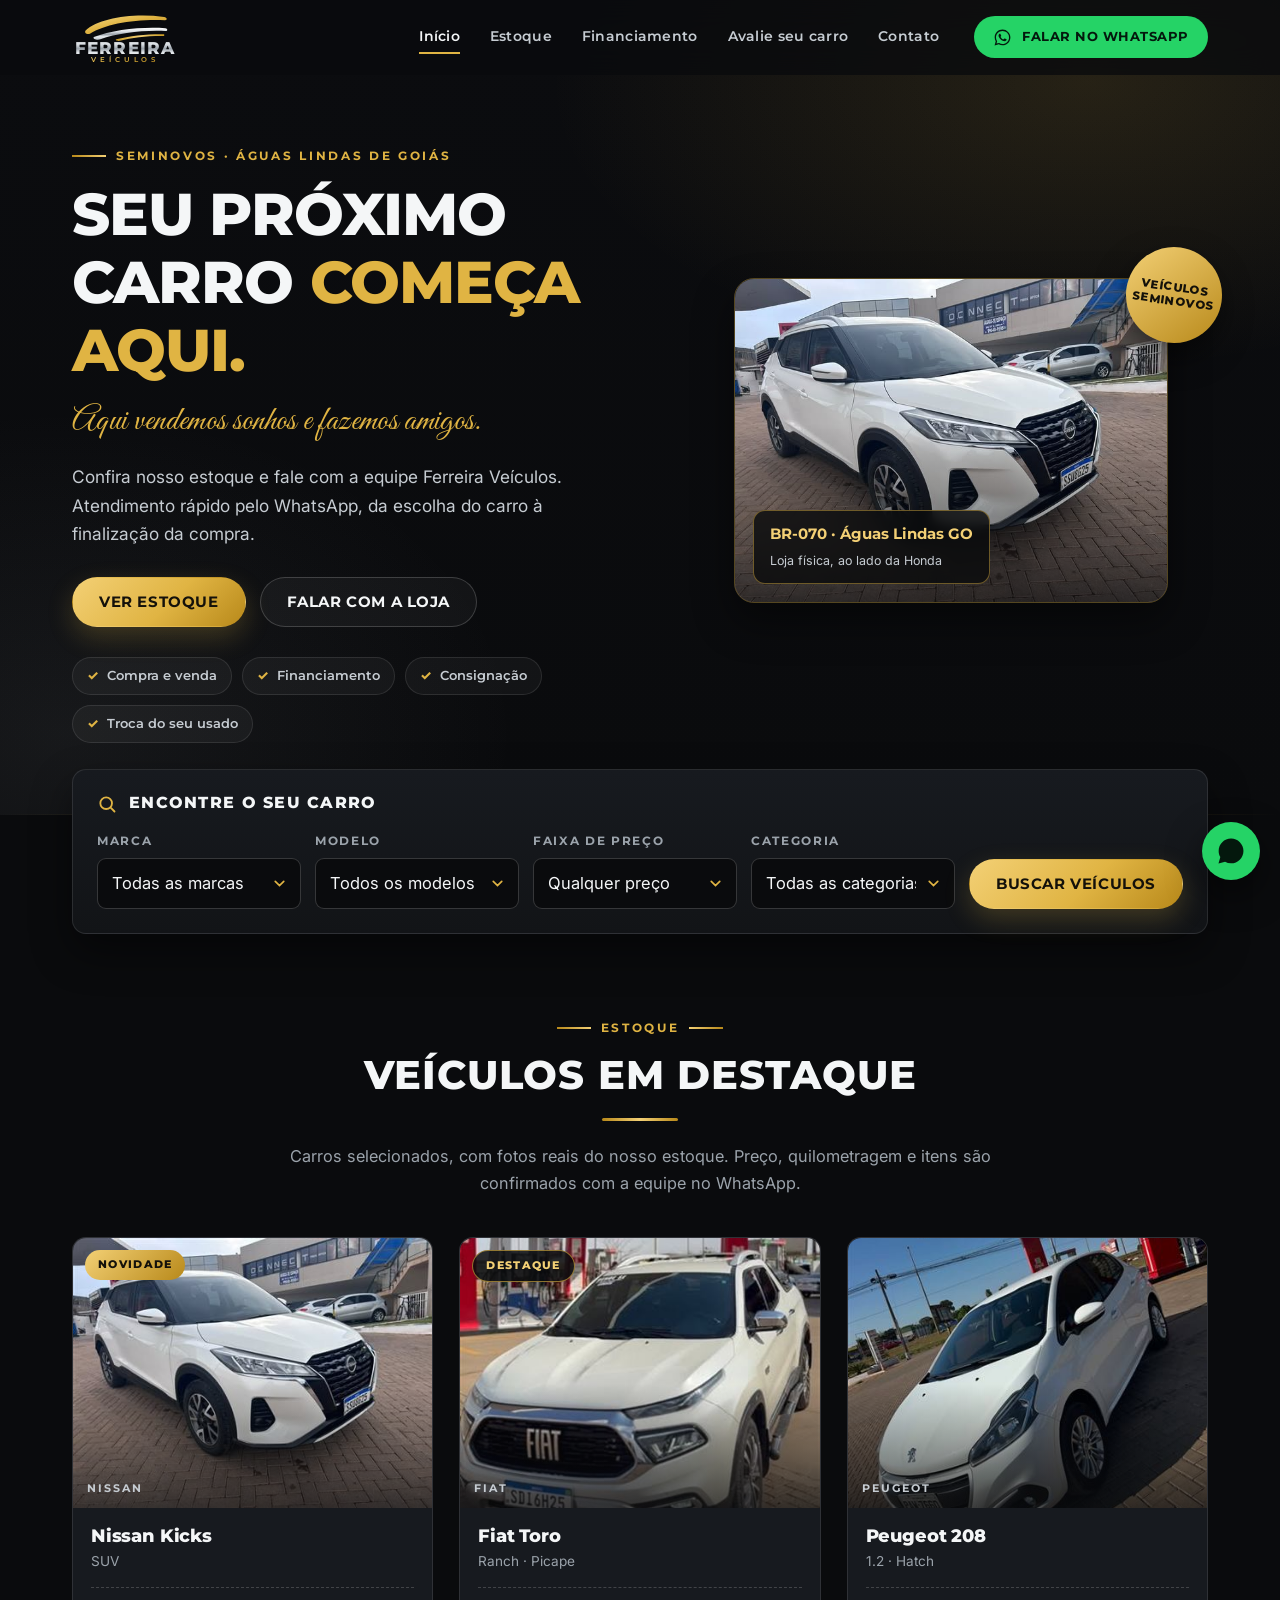
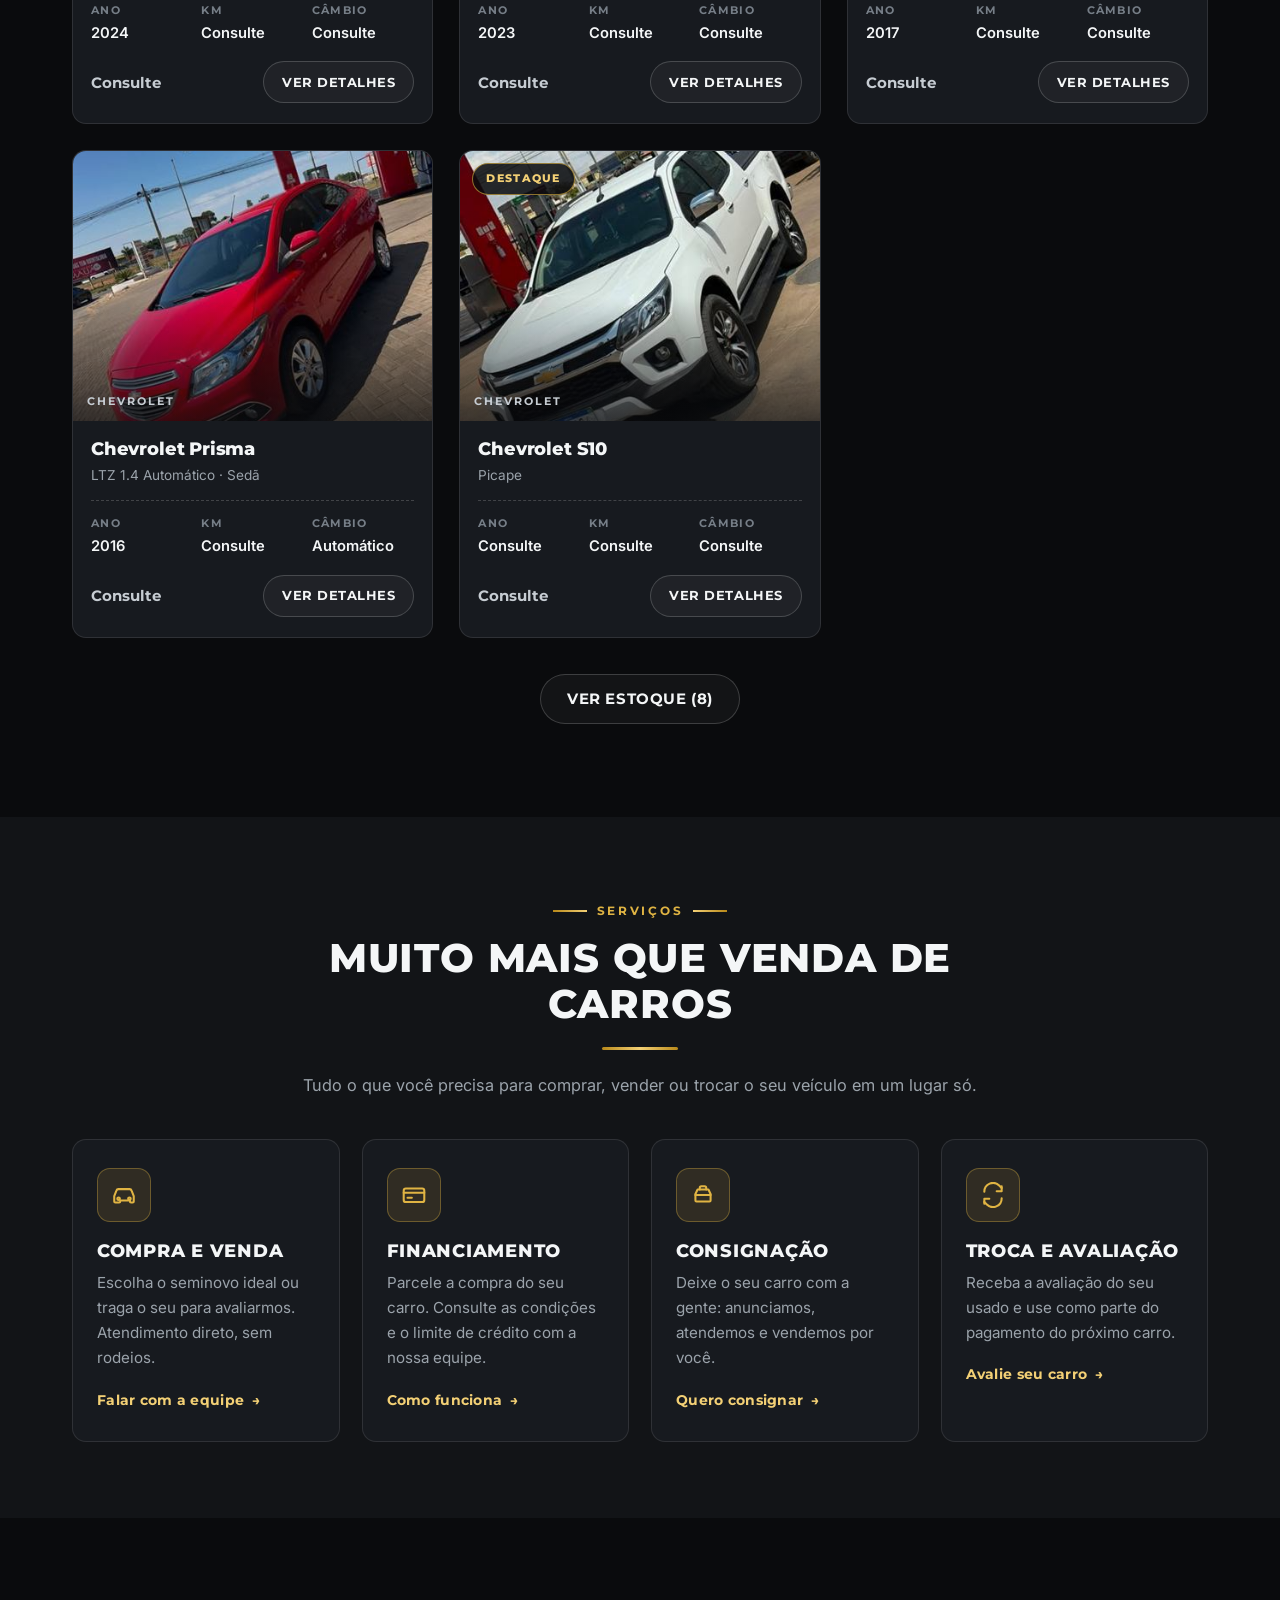
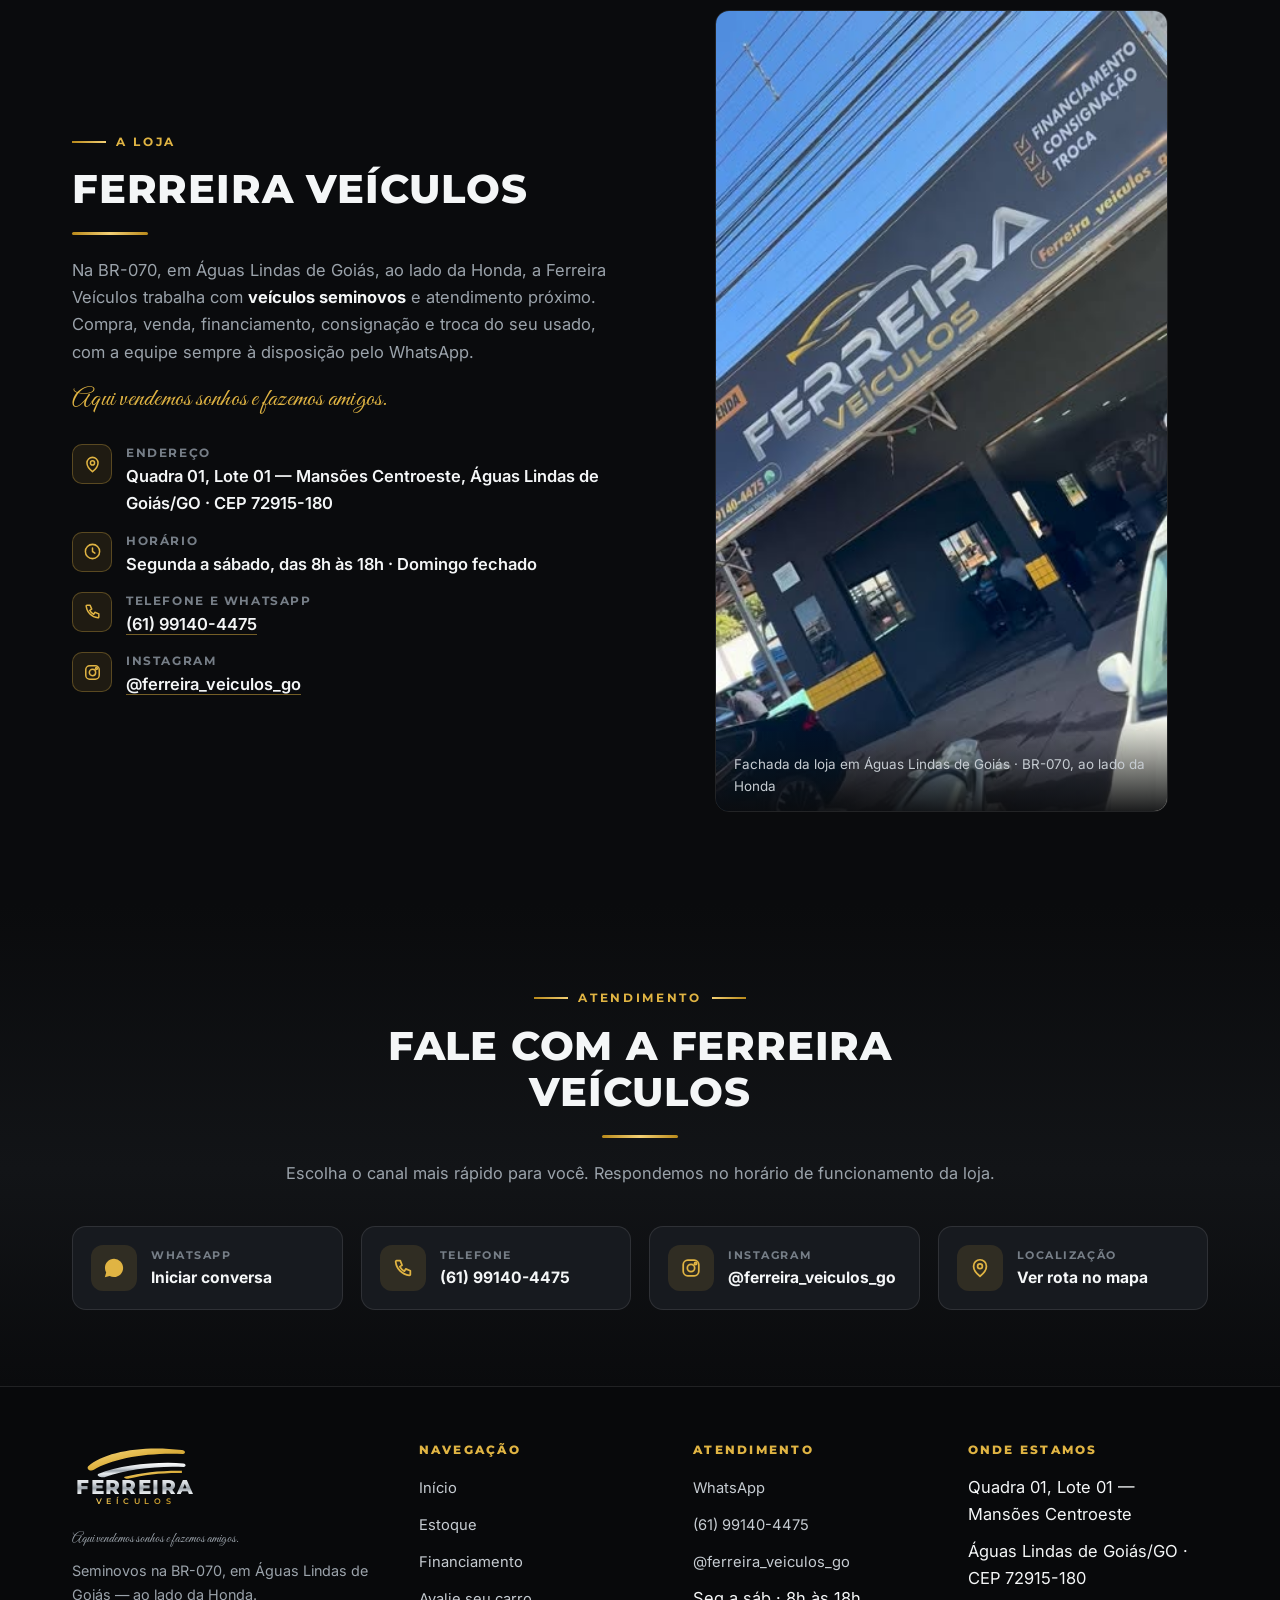
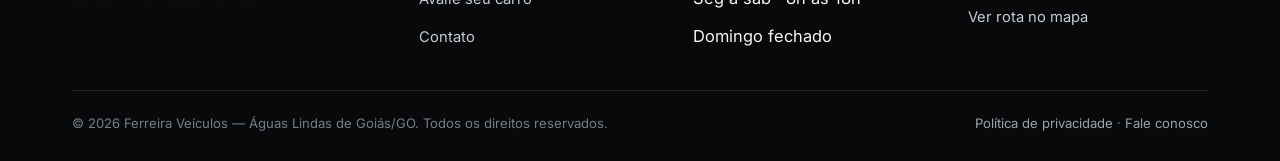
==== commit 58eb13a2: "Metadados sociais com URL absoluta (og:url, og:image, canonical) para preview correto no WhatsApp/Fa" ====
--- a/index.html
+++ b/index.html
@@ -12,7 +12,9 @@
   <meta property="og:site_name" content="Ferreira Veículos">
   <meta property="og:title" content="Ferreira Veículos | Seminovos em Águas Lindas de Goiás">
   <meta property="og:description" content="Estoque de seminovos, financiamento, consignação e troca. Fale com a Ferreira Veículos pelo WhatsApp.">
-  <meta property="og:image" content="img/veiculos/nissan-kicks-2024.jpg">
+  <meta property="og:url" content="https://ddesites.github.io/ferreira-veiculos/">
+  <meta property="og:image" content="https://ddesites.github.io/ferreira-veiculos/img/veiculos/nissan-kicks-2024.jpg">
+  <link rel="canonical" href="https://ddesites.github.io/ferreira-veiculos/">
   <link rel="preconnect" href="https://fonts.googleapis.com">
   <link rel="preconnect" href="https://fonts.gstatic.com" crossorigin>
   <link href="https://fonts.googleapis.com/css2?family=Great+Vibes&family=Inter:wght@400;500;600&family=Montserrat:wght@600;700;800&display=swap" rel="stylesheet">
